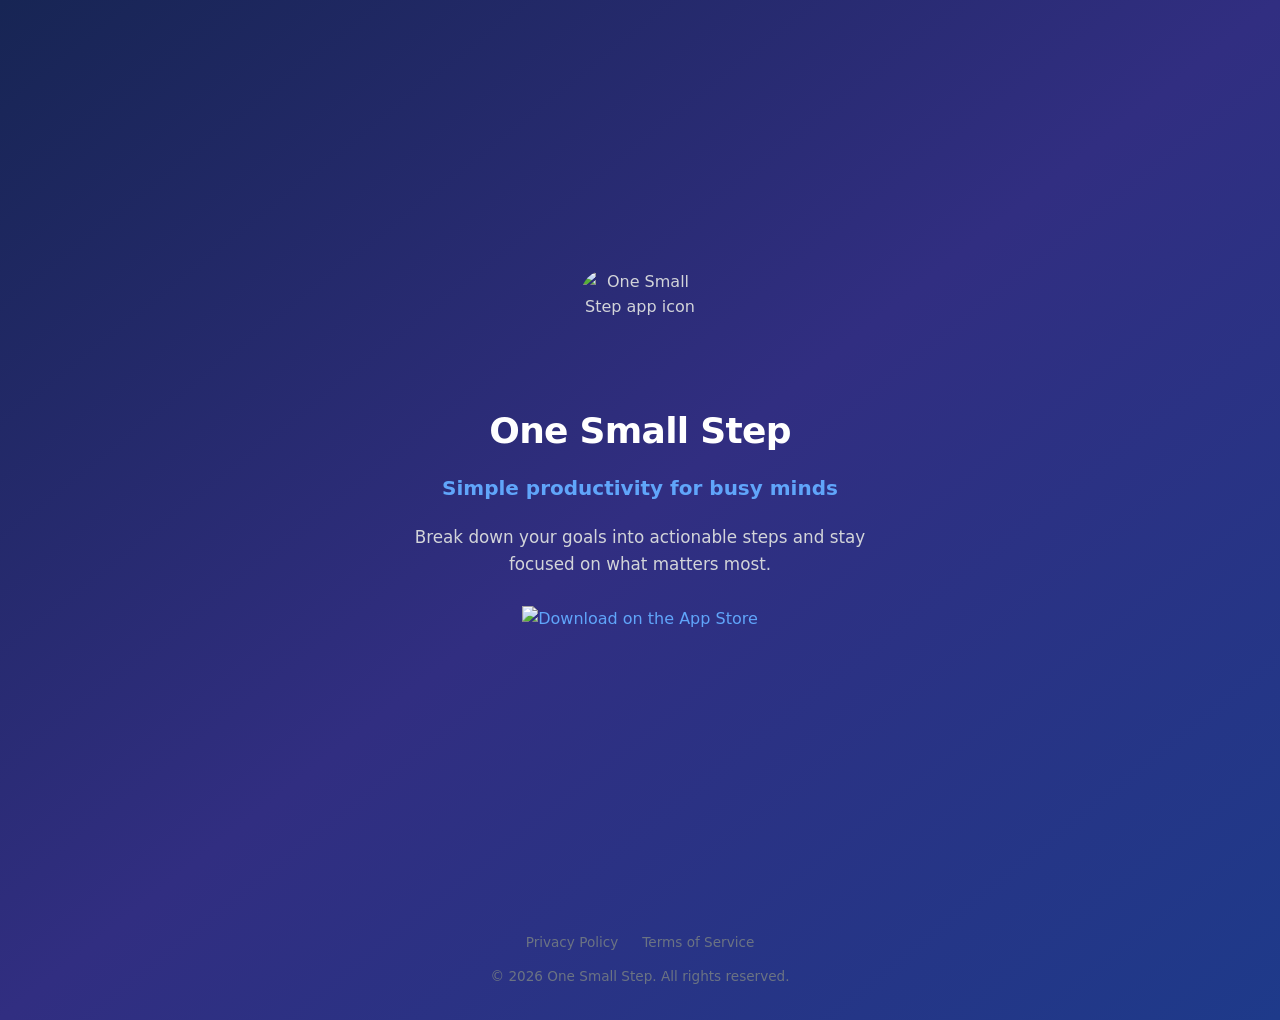
==== index.html @ 41ca2e83 "Initial website" ====
<!DOCTYPE html>
<html lang="en">
<head>
    <meta charset="UTF-8">
    <meta name="viewport" content="width=device-width, initial-scale=1.0">
    <title>One Small Step — Simple productivity for busy minds</title>
    <meta name="description" content="Break down your goals into actionable steps and stay focused on what matters most.">
    <link rel="stylesheet" href="styles.css">
</head>
<body>

    <main class="hero">
        <img src="icon.png" alt="One Small Step app icon" class="hero-icon">
        <h1 class="hero-title">One Small Step</h1>
        <p class="hero-tagline">Simple productivity for busy minds</p>
        <p class="hero-description">
            Break down your goals into actionable steps and stay focused on what matters most.
        </p>
        <a href="#" class="app-store-badge" aria-label="Download on the App Store">
            <img src="https://developer.apple.com/assets/elements/badges/download-on-the-app-store.svg"
                 alt="Download on the App Store">
        </a>
    </main>

    <footer class="footer">
        <div class="footer-links">
            <a href="privacy.html">Privacy Policy</a>
            <a href="terms.html">Terms of Service</a>
        </div>
        <p>&copy; 2026 One Small Step. All rights reserved.</p>
    </footer>

</body>
</html>
---- styles.css ----
/* ── Design Tokens ─────────────────────────────────────────── */

:root {
    --bg-primary: #172554;
    --bg-gradient-indigo: #312E81;
    --bg-gradient-blue: #1E3A8A;
    --surface-card: #1C2840;
    --border-card: #29334A;
    --brand-blue: #60A5FA;
    --text-primary: #FFFFFF;
    --text-soft: #D2D4D9;
    --text-faint: #6B7383;

    --radius-md: 12px;
    --radius-lg: 16px;
    --max-width: 680px;
}

/* ── Font Face ────────────────────────────────────────────── */

@font-face {
    font-family: "SF Pro";
    src: url("fonts/SF-Pro-Text-Regular.woff2") format("woff2");
    font-weight: 400;
    font-style: normal;
    font-display: swap;
}

@font-face {
    font-family: "SF Pro";
    src: url("fonts/SF-Pro-Text-Semibold.woff2") format("woff2");
    font-weight: 600;
    font-style: normal;
    font-display: swap;
}

/* ── Reset & Base ─────────────────────────────────────────── */

*,
*::before,
*::after {
    margin: 0;
    padding: 0;
    box-sizing: border-box;
}

html {
    font-size: 16px;
    -webkit-font-smoothing: antialiased;
    -moz-osx-font-smoothing: grayscale;
}

body {
    font-family: "SF Pro", -apple-system, system-ui, sans-serif;
    font-weight: 400;
    color: var(--text-soft);
    background: linear-gradient(to bottom right, var(--bg-primary), var(--bg-gradient-indigo), var(--bg-gradient-blue));
    min-height: 100vh;
    line-height: 1.6;
}

a {
    color: var(--brand-blue);
    text-decoration: none;
    transition: opacity 0.15s ease;
}

a:hover {
    opacity: 0.8;
}

/* ── Layout ───────────────────────────────────────────────── */

.container {
    max-width: var(--max-width);
    margin: 0 auto;
    padding: 0 24px;
}

/* ── Hero (index page) ────────────────────────────────────── */

.hero {
    display: flex;
    flex-direction: column;
    align-items: center;
    justify-content: center;
    text-align: center;
    min-height: 100vh;
    padding: 60px 24px;
    gap: 20px;
}

.hero-icon {
    width: 120px;
    height: 120px;
    border-radius: 28px;
    object-fit: cover;
}

.hero-title {
    font-size: 2.25rem;
    font-weight: 600;
    color: var(--text-primary);
    letter-spacing: -0.02em;
    line-height: 1.2;
}

.hero-tagline {
    font-size: 1.25rem;
    color: var(--brand-blue);
    font-weight: 600;
}

.hero-description {
    font-size: 1.05rem;
    color: var(--text-soft);
    max-width: 480px;
    line-height: 1.6;
}

.app-store-badge {
    display: inline-block;
    margin-top: 8px;
}

.app-store-badge img {
    height: 54px;
    width: auto;
}

/* ── CTA Button (fallback if no badge image) ──────────────── */

.cta-button {
    display: inline-block;
    padding: 14px 36px;
    background-color: var(--brand-blue);
    color: var(--bg-primary);
    font-family: inherit;
    font-size: 1rem;
    font-weight: 600;
    border: none;
    border-radius: 999px;
    cursor: pointer;
    transition: opacity 0.15s ease;
    text-decoration: none;
}

.cta-button:hover {
    opacity: 0.85;
}

/* ── Legal Pages ──────────────────────────────────────────── */

.legal-page {
    padding: 48px 24px 80px;
}

.legal-page .container {
    max-width: var(--max-width);
}

.back-link {
    display: inline-flex;
    align-items: center;
    gap: 6px;
    font-size: 0.9rem;
    color: var(--brand-blue);
    margin-bottom: 32px;
}

.back-link::before {
    content: "\2190";
}

.card {
    background-color: var(--surface-card);
    border: 1px solid var(--border-card);
    border-radius: var(--radius-lg);
    padding: 40px 36px;
}

.card h1 {
    font-size: 1.75rem;
    font-weight: 600;
    color: var(--text-primary);
    margin-bottom: 4px;
    letter-spacing: -0.01em;
}

.card .last-updated {
    font-size: 0.85rem;
    color: var(--text-faint);
    margin-bottom: 32px;
}

.card h2 {
    font-size: 1.2rem;
    font-weight: 600;
    color: var(--text-primary);
    margin-top: 32px;
    margin-bottom: 12px;
}

.card h3 {
    font-size: 1.05rem;
    font-weight: 600;
    color: var(--text-primary);
    margin-top: 24px;
    margin-bottom: 8px;
}

.card p {
    margin-bottom: 14px;
    line-height: 1.7;
}

.card ul {
    margin-bottom: 14px;
    padding-left: 24px;
}

.card li {
    margin-bottom: 6px;
    line-height: 1.6;
}

.card strong {
    color: var(--text-primary);
    font-weight: 600;
}

.card hr {
    border: none;
    border-top: 1px solid var(--border-card);
    margin: 32px 0;
}

.card em {
    color: var(--text-faint);
    font-style: italic;
}

/* ── Footer ───────────────────────────────────────────────── */

.footer {
    text-align: center;
    padding: 32px 24px;
    font-size: 0.85rem;
    color: var(--text-faint);
}

.footer-links {
    display: flex;
    justify-content: center;
    gap: 24px;
    margin-bottom: 12px;
}

.footer-links a {
    color: var(--text-faint);
    transition: color 0.15s ease;
}

.footer-links a:hover {
    color: var(--brand-blue);
}

/* ── Responsive ───────────────────────────────────────────── */

@media (max-width: 480px) {
    .hero-title {
        font-size: 1.75rem;
    }

    .hero-tagline {
        font-size: 1.1rem;
    }

    .hero-description {
        font-size: 0.95rem;
    }

    .card {
        padding: 28px 20px;
    }

    .card h1 {
        font-size: 1.4rem;
    }

    .card h2 {
        font-size: 1.1rem;
    }
}
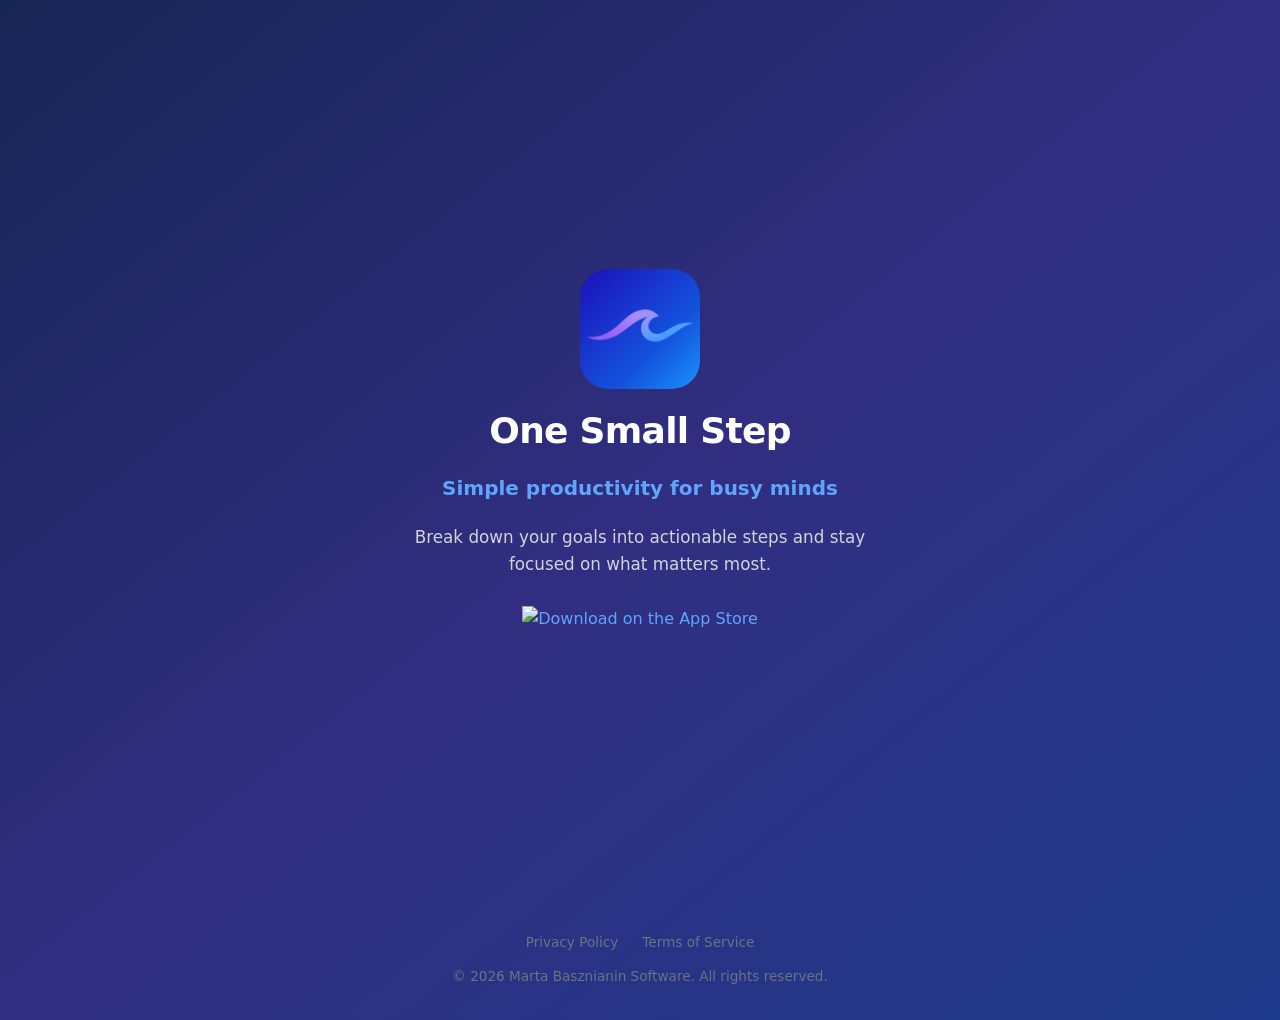
==== commit 26957a73: "Add app icon, update legal entity and contact email" ====
--- a/index.html
+++ b/index.html
@@ -22,13 +22,7 @@
         </a>
     </main>
 
-    <footer class="footer">
-        <div class="footer-links">
-            <a href="privacy.html">Privacy Policy</a>
-            <a href="terms.html">Terms of Service</a>
-        </div>
-        <p>&copy; 2026 One Small Step. All rights reserved.</p>
-    </footer>
+    <script src="footer.js"></script>
 
 </body>
 </html>
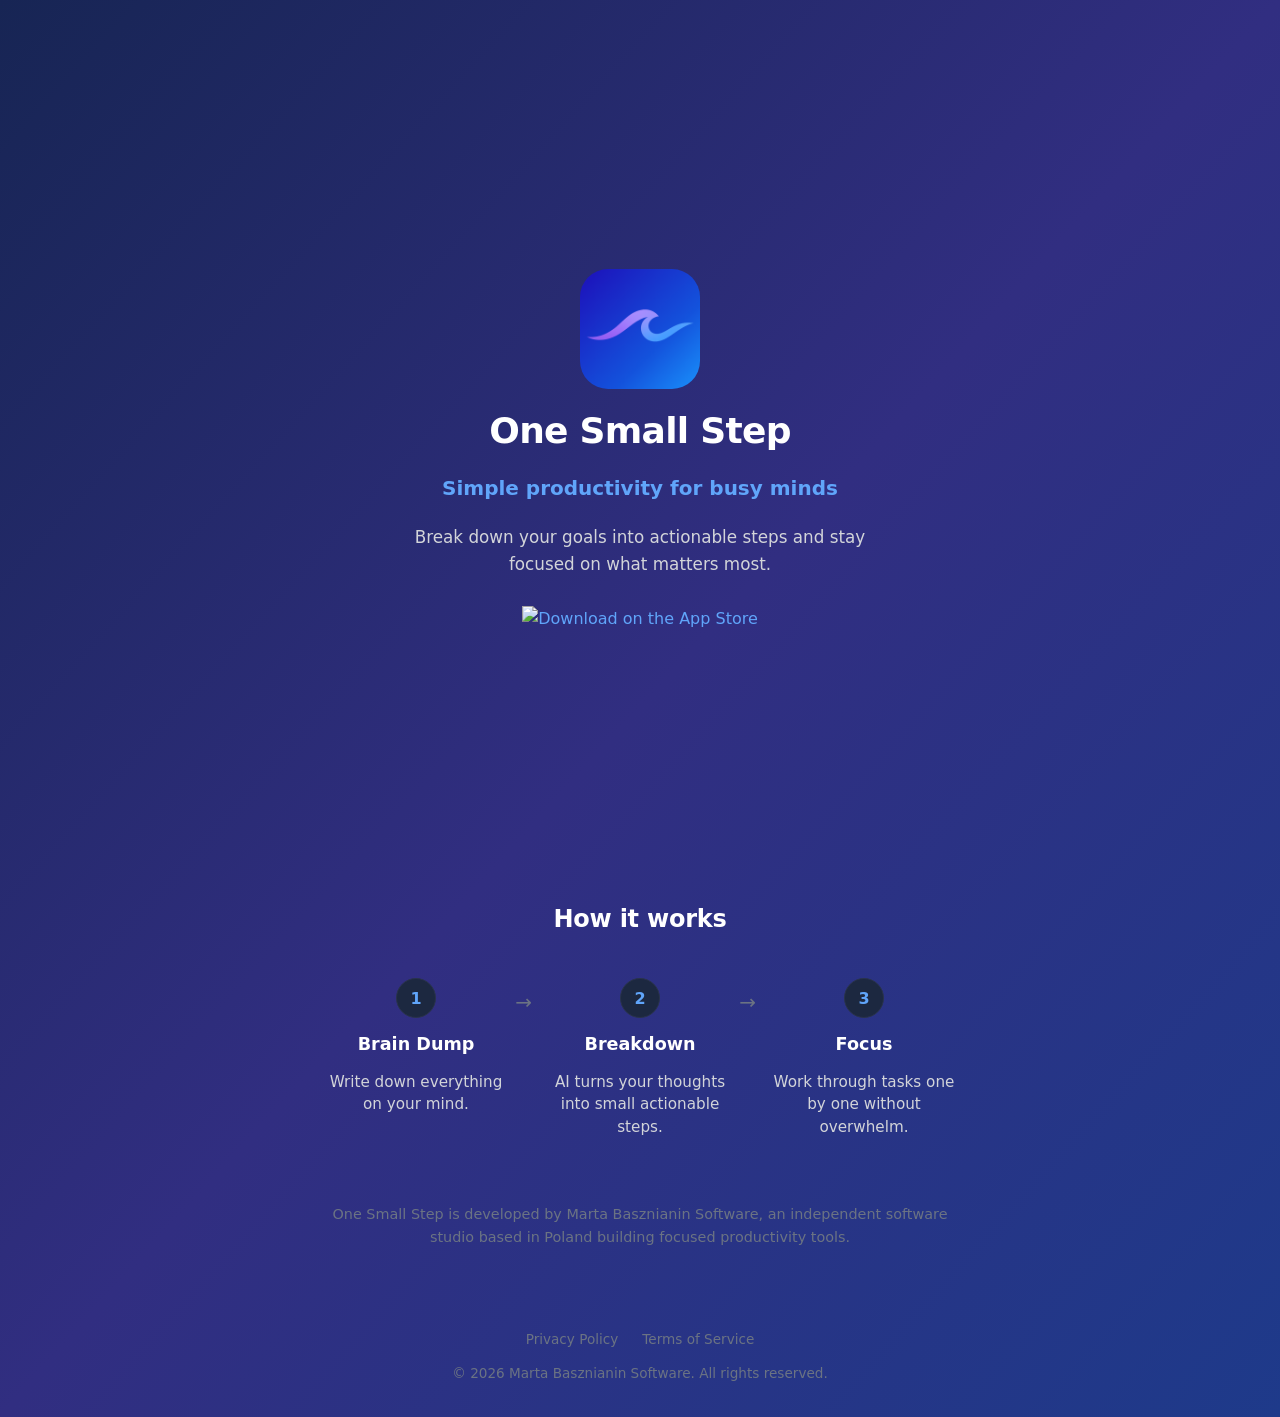
==== commit 6edf32f4: "Add How it works section, update legal texts and contact info" ====
--- a/index.html
+++ b/index.html
@@ -22,6 +22,31 @@
         </a>
     </main>
 
+    <section class="how-it-works">
+        <h2 class="how-it-works-title">How it works</h2>
+        <div class="steps">
+            <div class="step">
+                <span class="step-number">1</span>
+                <h3 class="step-title">Brain Dump</h3>
+                <p class="step-description">Write down everything on your mind.</p>
+            </div>
+            <div class="step">
+                <span class="step-number">2</span>
+                <h3 class="step-title">Breakdown</h3>
+                <p class="step-description">AI turns your thoughts into small actionable steps.</p>
+            </div>
+            <div class="step">
+                <span class="step-number">3</span>
+                <h3 class="step-title">Focus</h3>
+                <p class="step-description">Work through tasks one by one without overwhelm.</p>
+            </div>
+        </div>
+    </section>
+
+    <section class="about">
+        <p>One Small Step is developed by Marta Basznianin Software, an independent software studio based in Poland building focused productivity tools.</p>
+    </section>
+
     <script src="footer.js"></script>
 
 </body>
--- a/styles.css
+++ b/styles.css
@@ -128,6 +128,83 @@
     width: auto;
 }
 
+/* ── How It Works ────────────────────────────────────────── */
+
+.how-it-works {
+    max-width: var(--max-width);
+    margin: 0 auto;
+    padding: 0 24px 64px;
+    text-align: center;
+}
+
+.how-it-works-title {
+    font-size: 1.5rem;
+    font-weight: 600;
+    color: var(--text-primary);
+    margin-bottom: 40px;
+    letter-spacing: -0.01em;
+}
+
+.steps {
+    display: grid;
+    grid-template-columns: repeat(3, 1fr);
+    gap: 40px;
+}
+
+.step {
+    position: relative;
+    display: flex;
+    flex-direction: column;
+    align-items: center;
+    gap: 12px;
+}
+
+.step-number {
+    display: flex;
+    align-items: center;
+    justify-content: center;
+    width: 40px;
+    height: 40px;
+    border-radius: 50%;
+    background-color: var(--surface-card);
+    border: 1px solid var(--border-card);
+    color: var(--brand-blue);
+    font-size: 1rem;
+    font-weight: 600;
+}
+
+.step-title {
+    font-size: 1.1rem;
+    font-weight: 600;
+    color: var(--text-primary);
+}
+
+.step-description {
+    font-size: 0.95rem;
+    color: var(--text-soft);
+    line-height: 1.5;
+}
+
+.step:not(:last-child)::after {
+    content: "\2192";
+    position: absolute;
+    right: -24px;
+    top: 8px;
+    color: var(--text-faint);
+    font-size: 1.25rem;
+}
+
+/* ── About ───────────────────────────────────────────────── */
+
+.about {
+    text-align: center;
+    max-width: var(--max-width);
+    margin: 0 auto;
+    padding: 0 24px 48px;
+    font-size: 0.9rem;
+    color: var(--text-faint);
+}
+
 /* ── CTA Button (fallback if no badge image) ──────────────── */
 
 .cta-button {
@@ -280,6 +357,15 @@
         font-size: 0.95rem;
     }
 
+    .steps {
+        grid-template-columns: 1fr;
+        gap: 32px;
+    }
+
+    .step:not(:last-child)::after {
+        display: none;
+    }
+
     .card {
         padding: 28px 20px;
     }
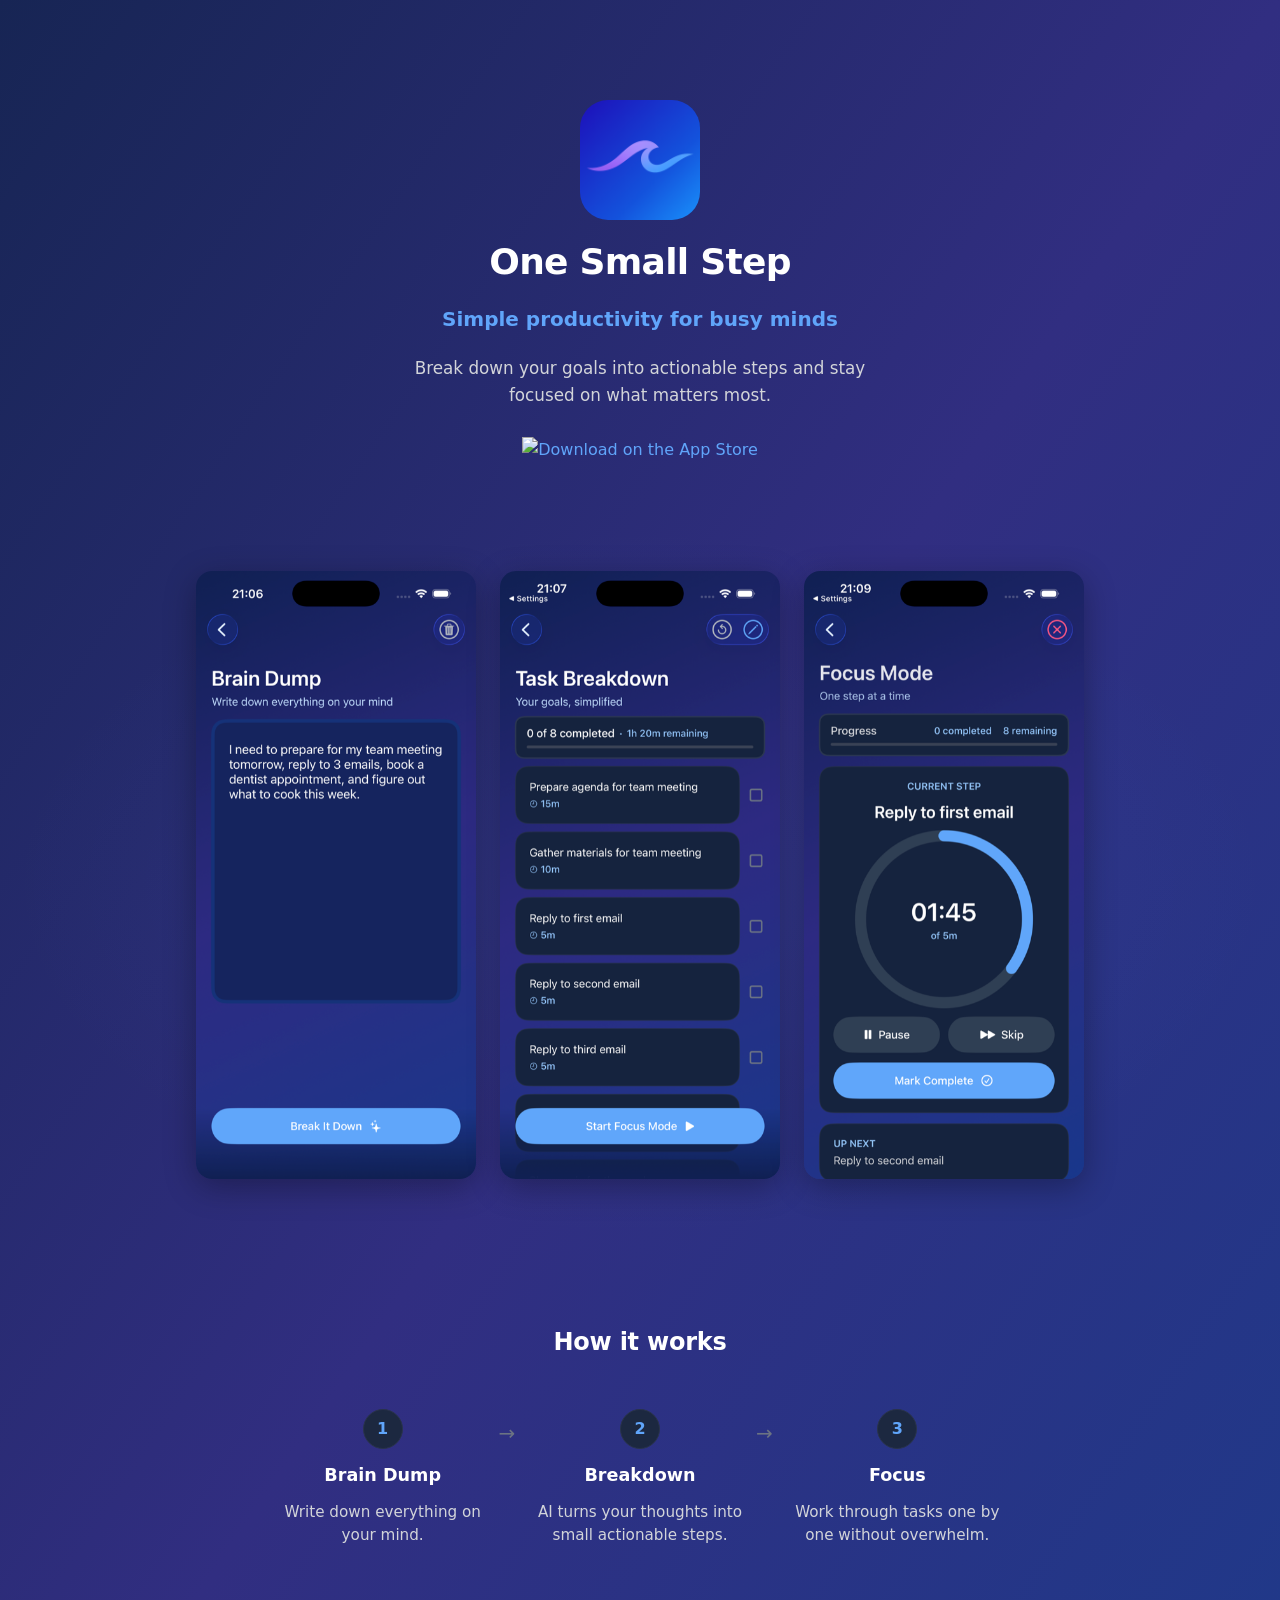
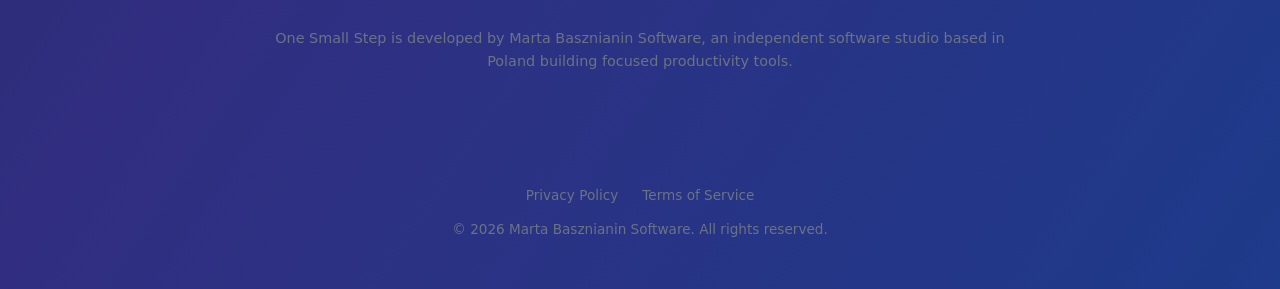
==== commit b3bc126d: "Add screenshots section, adjust paddings" ====
--- a/index.html
+++ b/index.html
@@ -21,6 +21,14 @@
                  alt="Download on the App Store">
         </a>
     </main>
+
+    <section class="screenshots">
+        <div class="screenshots-row">
+            <img src="Screenshots/screenshot-1.png" alt="Brain Dump screen — writing down tasks and thoughts" class="screenshot">
+            <img src="Screenshots/screenshot-2.png" alt="Task Breakdown screen — goals split into actionable steps with time estimates" class="screenshot">
+            <img src="Screenshots/screenshot-3.png" alt="Focus Mode screen — working through one task at a time with a countdown timer" class="screenshot">
+        </div>
+    </section>
 
     <section class="how-it-works">
         <h2 class="how-it-works-title">How it works</h2>
--- a/styles.css
+++ b/styles.css
@@ -13,7 +13,7 @@
 
     --radius-md: 12px;
     --radius-lg: 16px;
-    --max-width: 680px;
+    --max-width: 780px;
 }
 
 /* ── Font Face ────────────────────────────────────────────── */
@@ -83,10 +83,8 @@
     display: flex;
     flex-direction: column;
     align-items: center;
-    justify-content: center;
     text-align: center;
-    min-height: 100vh;
-    padding: 60px 24px;
+    padding: 100px 24px 60px;
     gap: 20px;
 }
 
@@ -128,12 +126,38 @@
     width: auto;
 }
 
+/* ── Screenshots ─────────────────────────────────────────── */
+
+.screenshots {
+    padding: 48px 24px 64px;
+    background: radial-gradient(
+        ellipse at 50% 50%,
+        rgba(96, 165, 250, 0.08) 0%,
+        transparent 70%
+    );
+}
+
+.screenshots-row {
+    display: flex;
+    justify-content: center;
+    gap: 24px;
+    max-width: 960px;
+    margin: 0 auto;
+}
+
+.screenshot {
+    width: 280px;
+    height: auto;
+    border-radius: var(--radius-lg);
+    box-shadow: 0 8px 32px rgba(0, 0, 0, 0.3);
+}
+
 /* ── How It Works ────────────────────────────────────────── */
 
 .how-it-works {
     max-width: var(--max-width);
     margin: 0 auto;
-    padding: 0 24px 64px;
+    padding: 80px 24px 80px;
     text-align: center;
 }
 
@@ -141,7 +165,7 @@
     font-size: 1.5rem;
     font-weight: 600;
     color: var(--text-primary);
-    margin-bottom: 40px;
+    margin-bottom: 48px;
     letter-spacing: -0.01em;
 }
 
@@ -200,7 +224,7 @@
     text-align: center;
     max-width: var(--max-width);
     margin: 0 auto;
-    padding: 0 24px 48px;
+    padding: 0 24px 64px;
     font-size: 0.9rem;
     color: var(--text-faint);
 }
@@ -321,7 +345,7 @@
 
 .footer {
     text-align: center;
-    padding: 32px 24px;
+    padding: 48px 24px;
     font-size: 0.85rem;
     color: var(--text-faint);
 }
@@ -366,6 +390,33 @@
         display: none;
     }
 
+    .screenshots {
+        padding-top: 32px;
+        padding-bottom: 40px;
+    }
+
+    .screenshots-row {
+        overflow-x: auto;
+        justify-content: flex-start;
+        padding: 0 24px;
+        scroll-snap-type: x mandatory;
+        -webkit-overflow-scrolling: touch;
+    }
+
+    .screenshot {
+        flex-shrink: 0;
+        width: 200px;
+        scroll-snap-align: center;
+    }
+
+    .how-it-works {
+        padding: 48px 24px 48px;
+    }
+
+    .about {
+        padding: 0 24px 40px;
+    }
+
     .card {
         padding: 28px 20px;
     }
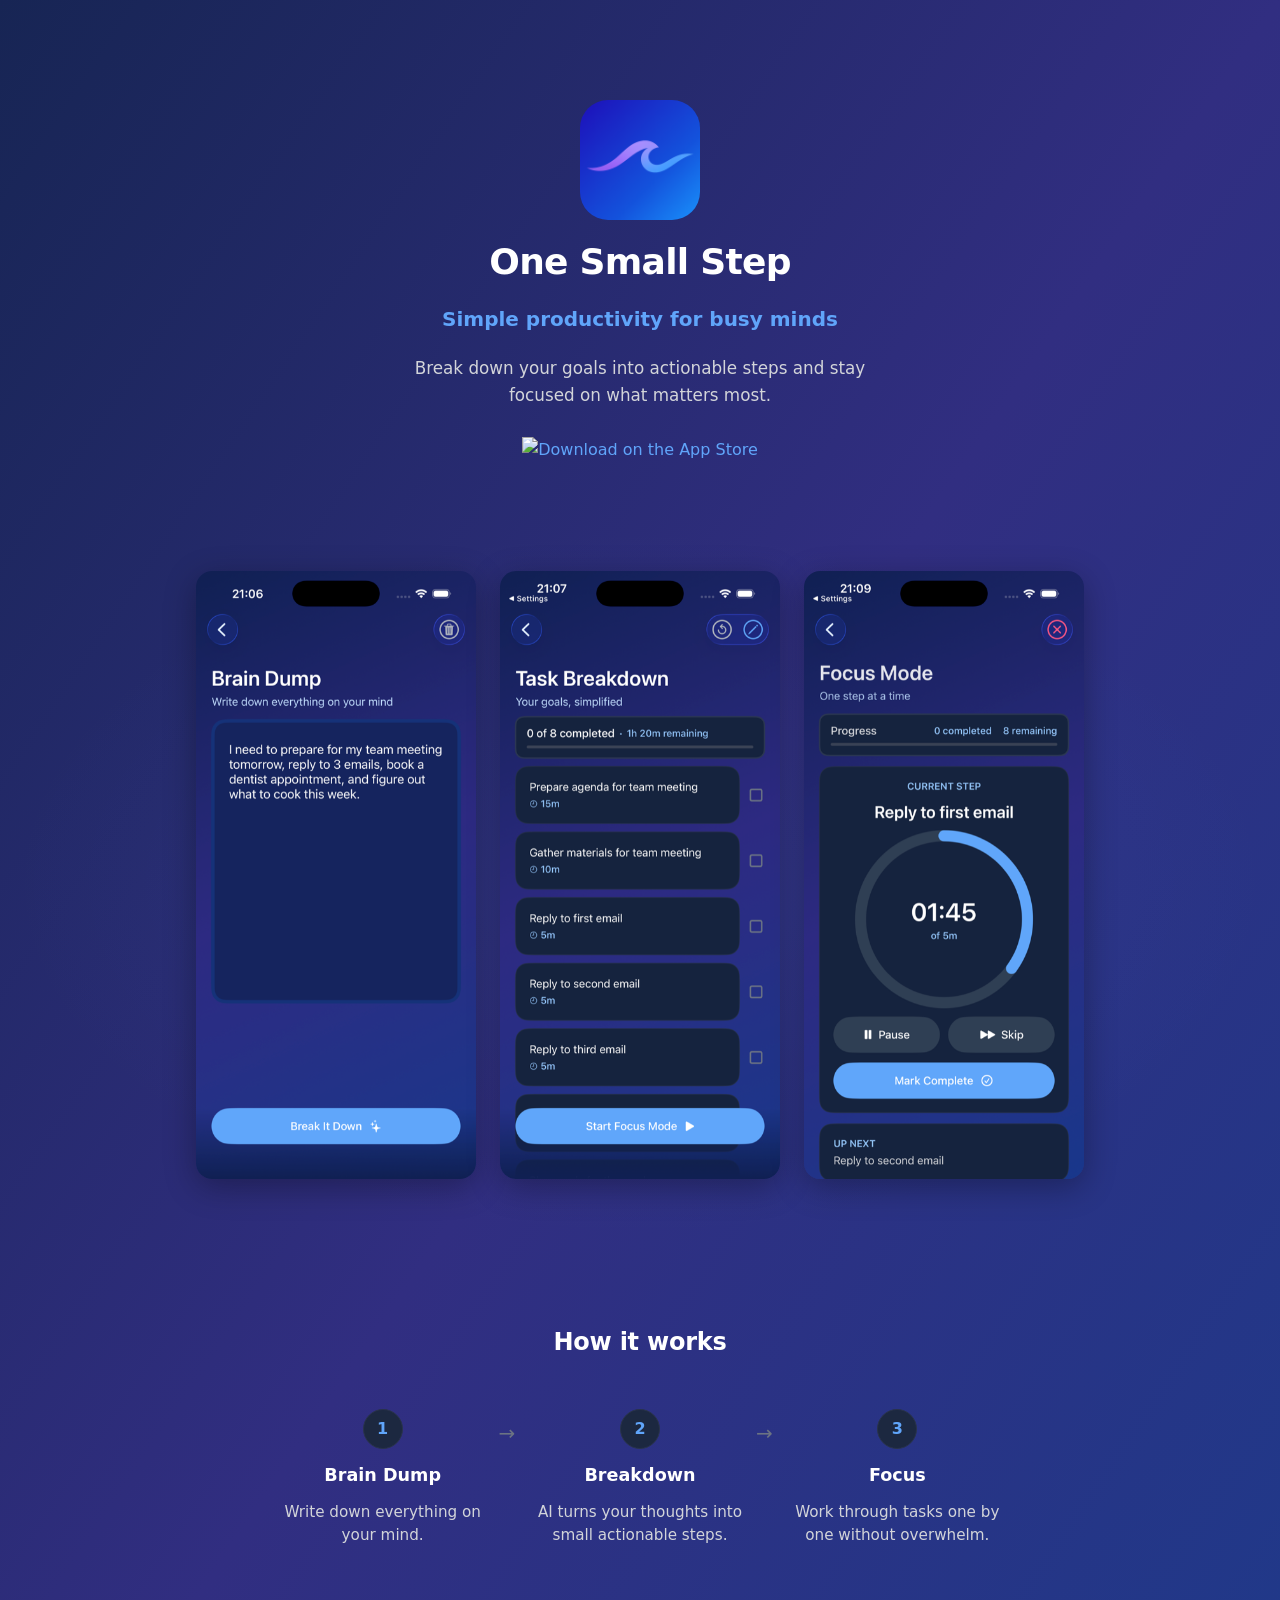
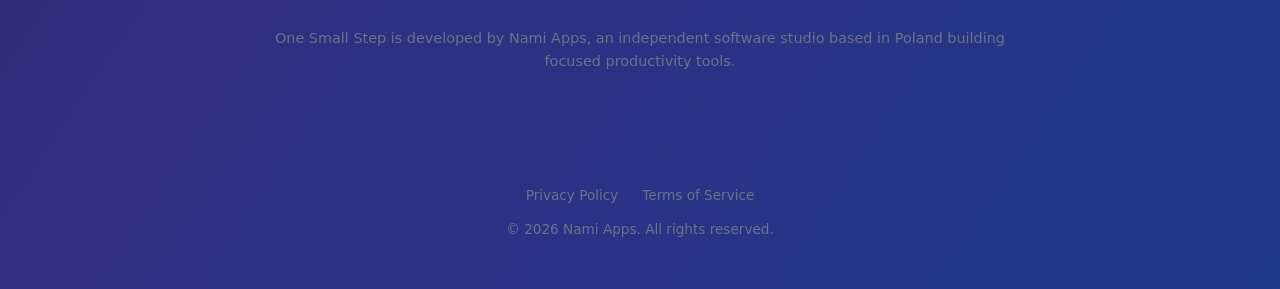
==== commit 3d6c1476: "Include Nami apps brand name" ====
--- a/index.html
+++ b/index.html
@@ -52,7 +52,7 @@
     </section>
 
     <section class="about">
-        <p>One Small Step is developed by Marta Basznianin Software, an independent software studio based in Poland building focused productivity tools.</p>
+        <p>One Small Step is developed by Nami Apps, an independent software studio based in Poland building focused productivity tools.</p>
     </section>
 
     <script src="footer.js"></script>
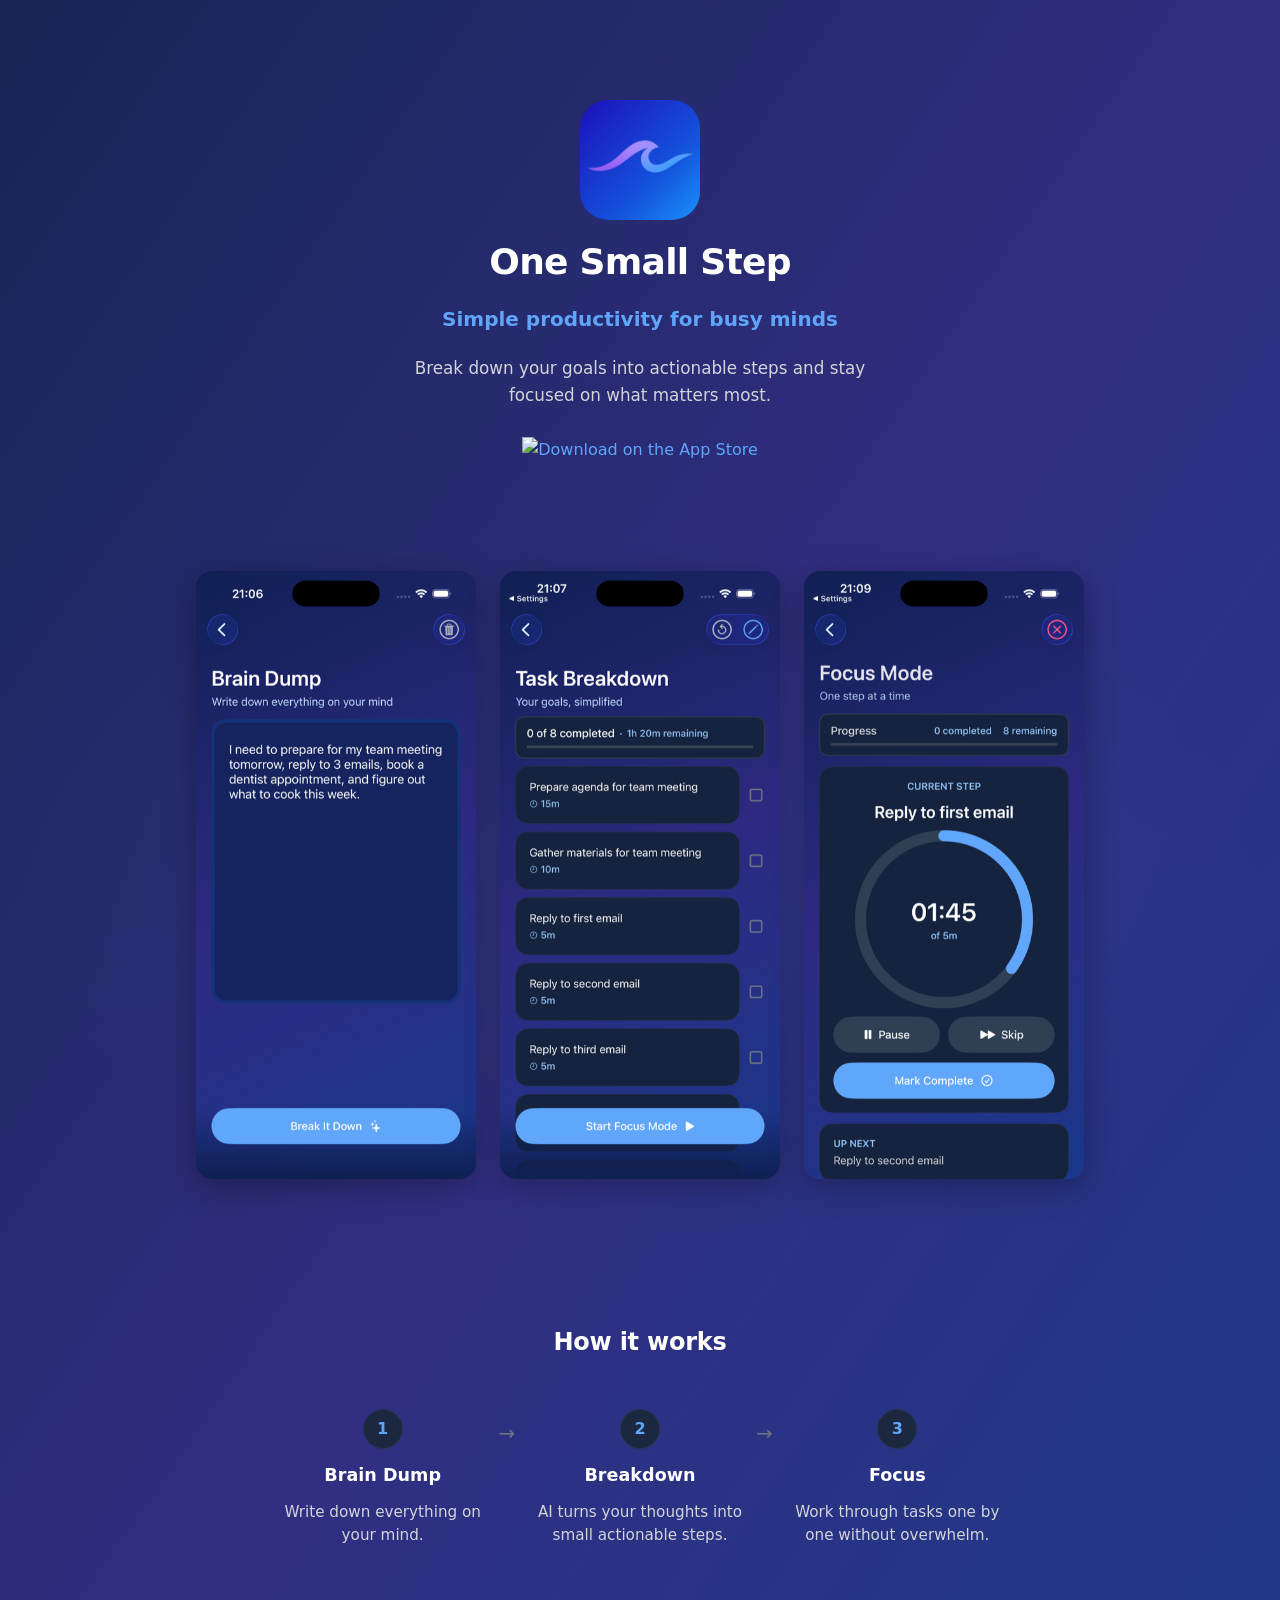
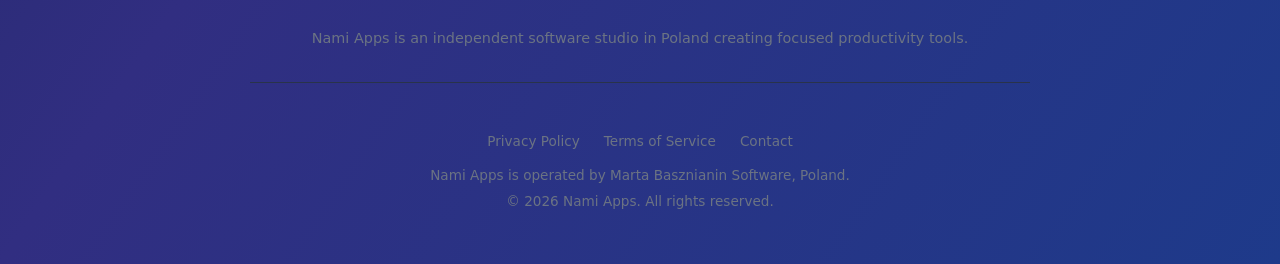
==== commit 75f01a11: "Update site styling and footer content Increase back-link font size, add contact link and business i" ====
--- a/index.html
+++ b/index.html
@@ -52,7 +52,7 @@
     </section>
 
     <section class="about">
-        <p>One Small Step is developed by Nami Apps, an independent software studio based in Poland building focused productivity tools.</p>
+        <p>Nami Apps is an independent software studio in Poland creating focused productivity tools.</p>
     </section>
 
     <script src="footer.js"></script>
--- a/styles.css
+++ b/styles.css
@@ -224,7 +224,7 @@
     text-align: center;
     max-width: var(--max-width);
     margin: 0 auto;
-    padding: 0 24px 64px;
+    padding: 0 24px 32px;
     font-size: 0.9rem;
     color: var(--text-faint);
 }
@@ -264,7 +264,7 @@
     display: inline-flex;
     align-items: center;
     gap: 6px;
-    font-size: 0.9rem;
+    font-size: 1rem;
     color: var(--brand-blue);
     margin-bottom: 32px;
 }
@@ -348,6 +348,13 @@
     padding: 48px 24px;
     font-size: 0.85rem;
     color: var(--text-faint);
+    border-top: 1px solid var(--border-card);
+    max-width: var(--max-width);
+    margin: 0 auto;
+}
+
+.footer p {
+    margin-bottom: 4px;
 }
 
 .footer-links {
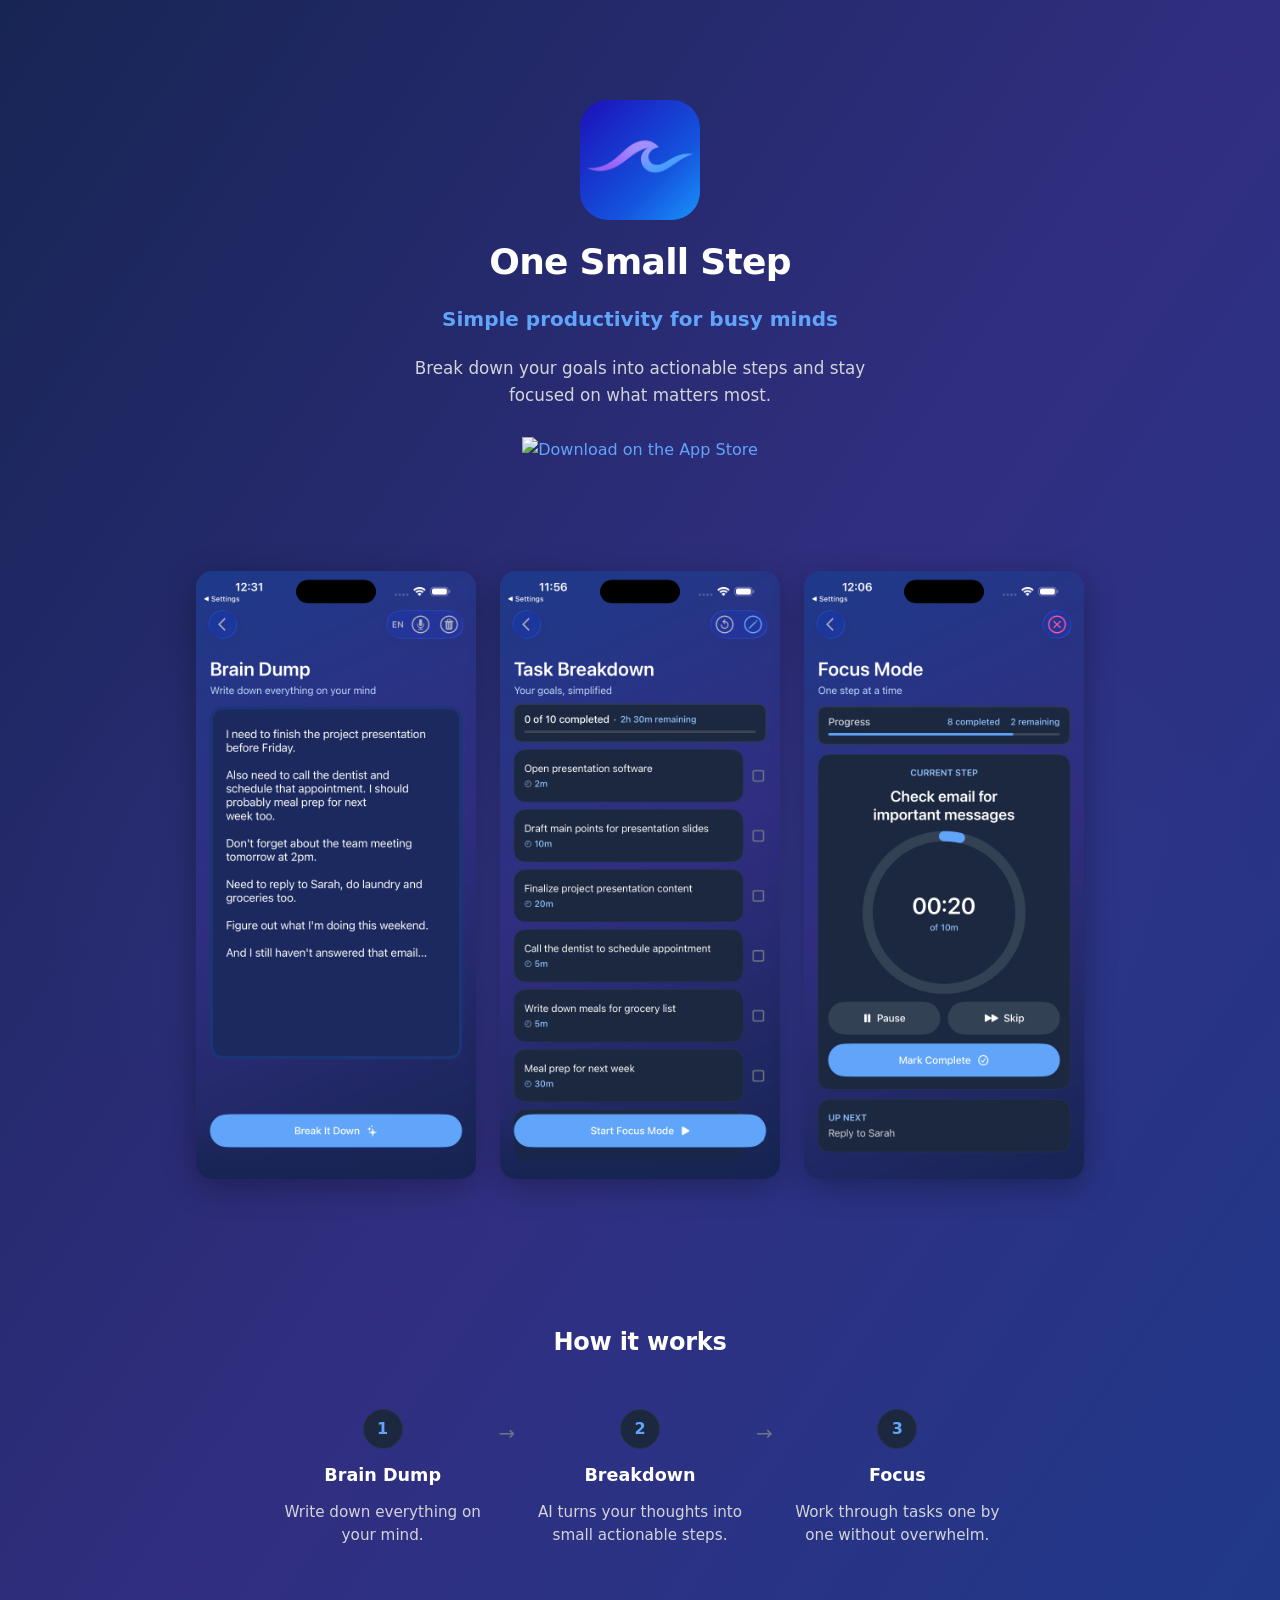
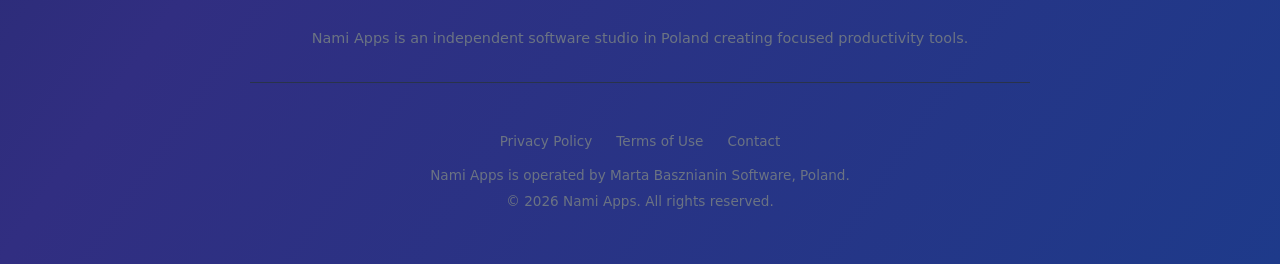
==== commit 73e64f55: "Fix App Store link and update screenshots" ====
--- a/index.html
+++ b/index.html
@@ -16,7 +16,7 @@
         <p class="hero-description">
             Break down your goals into actionable steps and stay focused on what matters most.
         </p>
-        <a href="#" class="app-store-badge" aria-label="Download on the App Store">
+        <a href="https://apps.apple.com/pl/app/one-small-step-focus-session/id6758891955" class="app-store-badge" aria-label="Download on the App Store">
             <img src="https://developer.apple.com/assets/elements/badges/download-on-the-app-store.svg"
                  alt="Download on the App Store">
         </a>
